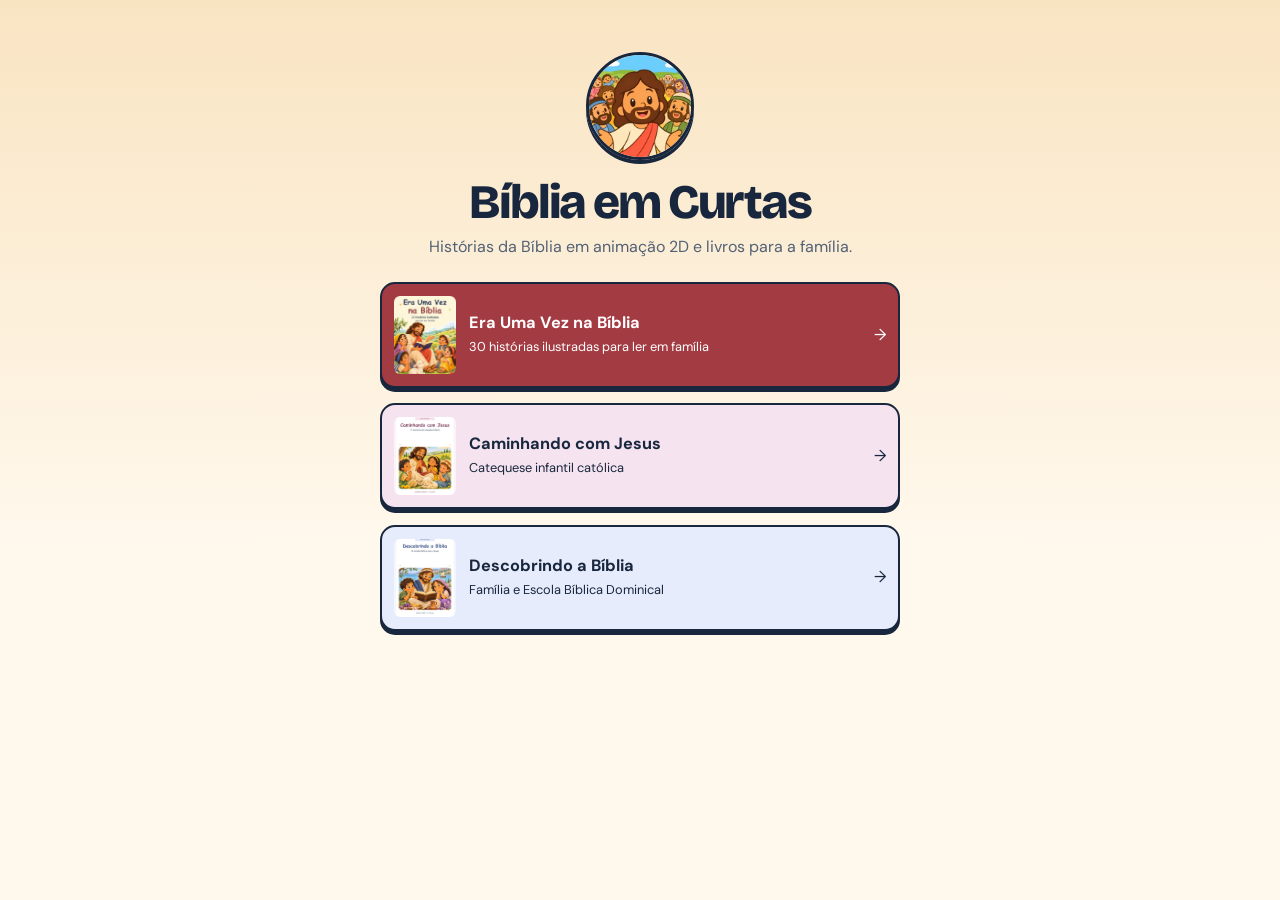
==== links.html @ 0d2b0402 "commit main" ====
<!doctype html><html lang="pt-BR"><head><meta charset="utf-8"><meta name="viewport" content="width=device-width, initial-scale=1"><title>Links da Bíblia em Curtas</title><link rel="stylesheet" href="visual.css"></head><body class="hub-body" style=""><main class="hub"><img src="imagens/avatar.jpg" alt="Bíblia em Curtas" class="avatar"><h1>Bíblia em Curtas</h1><p>Histórias da Bíblia em animação 2D e livros para a família.</p><a class="hub-item featured" href="index.html" style="--surface:#FBE4E3"><img src="imagens/historias-capa.jpg" alt="" class="" loading="lazy"><span><strong>Era Uma Vez na Bíblia</strong><small>30 histórias ilustradas para ler em família</small></span><span aria-hidden="true">→</span></a><a class="hub-item" href="catequese.html" style="--surface:#F5E3EF"><img src="imagens/catequese-capa.jpg" alt="" class="" loading="lazy"><span><strong>Caminhando com Jesus</strong><small>Catequese infantil católica</small></span><span aria-hidden="true">→</span></a><a class="hub-item" href="estudo-biblico.html" style="--surface:#E6ECFC"><img src="imagens/ebd-capa.jpg" alt="" class="" loading="lazy"><span><strong>Descobrindo a Bíblia</strong><small>Família e Escola Bíblica Dominical</small></span><span aria-hidden="true">→</span></a></main></body></html>
---- visual.css ----
@import url('https://fonts.googleapis.com/css2?family=Bricolage+Grotesque:wght@600;700;800&family=DM+Sans:wght@400;500;600;700;800&display=swap');
:root{--ink:#18273D;--paper:#FFF8EC;--white:#FFFDF8;--hero:#F9E0B7;--muted:#536175;--line:#E3CFAA;--accent:#A33B43;--accent-hover:#842D36;--soft:#FBE4E3;--mark:#FFBF75;--yes:#2B674B;--gold:#F5C66D;--rose:#843F65;--rose-soft:#F5E3EF;--indigo:#3D5495;--indigo-soft:#E6ECFC;--teal:#235F71;--teal-soft:#E0F0F3;--green:#346747;--green-soft:#E3F1E1}
*{box-sizing:border-box}html{scroll-behavior:smooth}body{margin:0;color:var(--ink);background:var(--paper);font-family:"DM Sans","Segoe UI",sans-serif;line-height:1.55}img{display:block;max-width:100%;height:auto}a{color:inherit}button{font:inherit}h1,h2,h3,p{margin:0}h1,h2,h3{font-family:"Bricolage Grotesque","Segoe UI",sans-serif;font-weight:800;line-height:1.02;letter-spacing:-.045em}h1{font-size:clamp(3.05rem,7vw,6.9rem)}h2{font-size:clamp(2.1rem,5vw,4.35rem)}h3{font-size:clamp(1.25rem,2vw,1.7rem);letter-spacing:-.03em}a:focus-visible,button:focus-visible,summary:focus-visible,input:focus-visible,select:focus-visible{outline:3px solid #286980;outline-offset:4px}
.wrap{width:min(100% - 44px,1120px);margin-inline:auto}.narrow{width:min(100% - 42px,760px);margin-inline:auto}.center{text-align:center}.muted{color:var(--muted)}.softtext{color:var(--muted)}.brand{display:inline-flex;gap:.65rem;align-items:center;font-weight:800;text-decoration:none;white-space:nowrap}.brand img{width:38px;height:38px;object-fit:cover;border:2px solid var(--ink);border-radius:50%}.site-header{background:#fff2dc;border-bottom:1px solid var(--line)}.header-inner{height:69px;display:flex;align-items:center;justify-content:space-between;gap:18px}.header-inner nav{display:flex;align-items:center;gap:26px;font-size:.88rem;font-weight:700}.header-inner nav a{text-decoration:none}.btn{display:inline-flex;justify-content:center;align-items:center;gap:.65rem;text-decoration:none;text-align:center;border:2px solid var(--ink);border-radius:13px;padding:.92rem 1.65rem;background:var(--accent);color:#fff;font-weight:800;line-height:1.25;box-shadow:0 5px 0 var(--ink);cursor:pointer;transition:background .15s,transform .15s}.btn:hover{background:var(--accent-hover);transform:translateY(-1px)}.btn.small{padding:.62rem .95rem;font-size:.83rem;border-radius:10px}.btn:disabled{opacity:.8;cursor:default;transform:none}.btn.light{background:var(--white);color:var(--ink)}.btn.light:hover{background:var(--soft)}
.hero{overflow:hidden;background:linear-gradient(180deg,#FFF2DC,var(--hero) 75%,var(--paper));padding:65px 0 24px}.pill{display:inline-flex;align-items:center;gap:.5rem;border:1.5px solid var(--ink);border-radius:99px;background:var(--white);padding:.42rem .85rem;font-size:.83rem;font-weight:700}.pill span{color:var(--yes)}.hero h1{max-width:940px;margin:18px auto 18px}.marker{background:linear-gradient(transparent 68%,var(--mark) 68%);box-decoration-break:clone;-webkit-box-decoration-break:clone}.hero .lede{font-size:clamp(1rem,2.2vw,1.24rem);max-width:580px;margin:0 auto;color:var(--muted)}.hero .lede b{color:var(--ink)}.herobutton{margin:25px auto 0}.micro{font-size:.81rem;margin-top:13px;color:var(--muted)}.fan{position:relative;width:min(100% - 30px,585px);height:auto;aspect-ratio:1.6;margin:48px auto 19px}.fan img{position:absolute;width:38%;border:2px solid var(--ink);border-radius:9px;box-shadow:0 8px var(--ink);top:8%;object-fit:cover;aspect-ratio:2/3}.fan .paper-left{left:9%;transform:rotate(-12deg)}.fan .paper-right{right:9%;transform:rotate(12deg)}.fan .cover{left:30%;top:1%;width:40%;z-index:2}.round{position:absolute;z-index:3;top:-4%;right:13%;background:var(--ink);color:var(--white);border:4px solid var(--mark);border-radius:50%;width:clamp(72px,13vw,112px);aspect-ratio:1;display:grid;align-content:center;transform:rotate(11deg);font-size:.78rem;font-weight:700;line-height:1.1}.round strong{font-family:"Bricolage Grotesque",sans-serif;font-size:clamp(1.65rem,4vw,2.75rem);color:var(--mark)}
.titles{display:flex;flex-wrap:wrap;gap:.55rem;justify-content:center;padding:12px 20px}.chip{display:inline-flex;gap:.4rem;align-items:center;padding:.28rem .65rem .28rem .38rem;border:1.5px solid var(--ink);border-radius:99px;background:var(--white);font-size:.79rem;font-weight:800}.chip b,.bubble{width:25px;height:25px;display:inline-grid;place-items:center;background:var(--mark);border:1px solid var(--ink);border-radius:50%;flex:none;font-size:.73rem}
.section{padding:clamp(64px,9vw,130px) 0}.section-title{margin:auto auto 38px;max-width:900px;text-align:center}.section-title .desc{margin:.85rem auto 0;max-width:580px;color:var(--muted)}.eyebrow{font-weight:800;font-size:.72rem;letter-spacing:.15em;text-transform:uppercase;margin-bottom:.8rem;color:var(--muted);display:flex;align-items:center;justify-content:center;gap:.55rem}.eyebrow::before{content:"";width:9px;height:9px;border:1px solid var(--ink);background:var(--mark);border-radius:50%}.inside-grid{display:grid;grid-template-columns:1fr 1.05fr;gap:clamp(25px,7vw,80px);align-items:center;max-width:900px;margin:auto}.flatpage{width:min(100%,370px);margin:0 auto;border:2px solid var(--ink);border-radius:14px;box-shadow:0 8px 0 var(--ink);transform:rotate(-2deg)}.stack{display:grid;gap:.7rem}.feature{display:flex;gap:.7rem;padding:.86rem 1rem;background:var(--white);border:1.5px solid var(--line);border-radius:14px}.feature:nth-child(2){background:#FFF0D8;border-color:var(--ink)}.feature p{font-size:.91rem;color:var(--muted);margin-top:.07rem}.feature b{font-weight:800}
.dark{background:var(--ink);color:var(--paper)}.dark .eyebrow{color:#CFD8E7}.dark .eyebrow::before{border-color:var(--mark)}.dark .highlight{color:var(--mark)}.use-grid,.index-grid{display:grid;grid-template-columns:repeat(2,minmax(0,1fr));gap:15px}.use-card{border:1.5px solid #506079;border-radius:16px;padding:1.3rem}.use-card p{margin-top:.5rem;color:#D6DDEA}.use-card:last-child{background:var(--paper);color:var(--ink);border:2px solid var(--mark)}.use-card:last-child p{color:var(--muted)}.index-card{border:1.5px solid var(--ink);border-radius:14px;overflow:hidden;box-shadow:0 5px var(--ink);background:var(--white)}.index-card h3{color:#fff;padding:.9rem 1rem;background:var(--index,#843F65);font-size:1.18rem}.index-card ol{list-style:none;margin:0;padding:.35rem .9rem .5rem}.index-card li{display:flex;gap:.7rem;border-bottom:1px dashed var(--line);padding:.48rem .1rem;font-size:.89rem}.index-card li:last-child{border-bottom:0}.index-card li b{color:var(--index);width:1.45rem;flex:none}
.offer{background:#F9EACF}.offer-card{width:min(100%,515px);margin:0 auto;background:var(--ink);color:var(--paper);padding:clamp(23px,5vw,41px);border-radius:24px;box-shadow:0 7px #101D30;text-align:left}.offer-card h3{font-size:2rem}.offer-card ul{list-style:none;margin:1.1rem 0;padding:0}.offer-card li{margin:.65rem 0;padding-left:1.35rem;position:relative}.offer-card li::before{content:"✓";position:absolute;left:0;color:var(--mark);font-weight:800}.offer-card .btn{width:100%}.offer-card .micro{color:#CFD8E7;text-align:center}.faq{display:grid;gap:10px}.faq details{background:var(--white);border:1.5px solid var(--line);border-radius:13px}.faq summary{cursor:pointer;list-style:none;font-weight:800;padding:.97rem 3rem .97rem 1rem;position:relative}.faq summary::after{content:"+";right:1rem;top:.8rem;position:absolute;width:1.55rem;height:1.55rem;display:grid;place-items:center;background:#F9E9CF;border-radius:8px}.faq details[open] summary::after{content:"−"}.faq details p{padding:0 1rem 1rem;color:var(--muted)}.closing{background:linear-gradient(var(--paper),#FFF0D5)}.closing img{width:100px;border-radius:50%;margin:0 auto 23px;border:3px solid var(--ink);box-shadow:0 0 0 6px var(--hero)}.foot{padding:1.35rem 0 5rem;border-top:1px solid var(--line);font-size:.85rem;color:var(--muted)}.foot .wrap{display:flex;gap:16px;justify-content:space-between;flex-wrap:wrap}.sticky{position:fixed;z-index:5;inset:auto 0 0;background:var(--white);border-top:2px solid var(--ink);padding:.54rem 0 calc(.65rem + env(safe-area-inset-bottom))}.sticky .wrap{display:flex;justify-content:space-between;align-items:center;gap:12px}.sticky span{display:block;font-size:.76rem;color:var(--muted)}.sticky b{line-height:1}
.guide-header{padding:2.35rem 0 1.35rem}.guide-header h1{font-size:clamp(2.4rem,6vw,5rem);margin-top:14px}.guide-header p{max-width:630px;margin-top:.7rem;color:var(--muted)}.panel{background:var(--white);border:1.5px solid var(--line);border-radius:18px;padding:clamp(15px,3vw,28px);margin-block:0 20px}.panel h2{font-size:clamp(1.55rem,3vw,2.45rem);margin-bottom:.8rem}.panel .desc{margin:0 0 1rem;color:var(--muted)}.swatches{display:grid;grid-template-columns:repeat(auto-fit,minmax(min(155px,100%),1fr));gap:10px}.swatch{display:grid;text-align:left;align-content:end;min-height:114px;border:1.5px solid var(--line);border-radius:12px;overflow:hidden;background:var(--white);padding:0;color:var(--ink);cursor:pointer}.swatch i{display:block;align-self:start;height:55px;background:var(--chip)}.swatch span{padding:.5rem .65rem;font-size:.79rem;line-height:1.4}.swatch code{display:block;font-size:.85rem;font-weight:800}.inline-links{display:flex;gap:12px;flex-wrap:wrap}.guide-list{padding-left:1.25rem}.guide-list li{margin:.5rem 0}
.hub-body{min-height:100vh;background:linear-gradient(#F9E4C2,var(--paper) 60%)}.hub{width:min(100% - 34px,520px);margin:auto;padding:52px 0 35px;text-align:center}.avatar{width:108px;margin:0 auto 18px;border-radius:50%;border:3px solid var(--ink);box-shadow:0 4px var(--ink)}.hub h1{font-size:3rem}.hub>p{color:var(--muted);margin:.5rem 0 1.4rem}.hub-item{display:grid;grid-template-columns:63px 1fr auto;gap:.78rem;align-items:center;text-align:left;margin:.95rem 0;background:var(--surface,var(--white));color:var(--ink);border:2px solid var(--ink);border-radius:15px;box-shadow:0 4px var(--ink);padding:.75rem;text-decoration:none}.hub-item img{width:62px;height:78px;object-fit:cover;border-radius:6px}.hub-item strong{display:block;font-size:1.02rem;line-height:1.2}.hub-item small{display:block;margin-top:.27rem;font-size:.8rem}.hub-item.featured{background:var(--accent);color:#fff}.hub-item:hover{transform:translateY(-1px)}.hub-item:active{transform:translateY(3px);box-shadow:0 1px var(--ink)}
.preview-note{padding:.55rem 0;text-align:center;color:var(--ink);font-size:.8rem;background:#F9EACF;border-bottom:1px solid var(--line)}.checkout{width:min(100% - 32px,660px);margin:30px auto;padding:clamp(16px,4vw,28px);background:var(--white);border:1.5px solid var(--line);border-radius:17px}.checkout h1{font-size:clamp(1.72rem,5vw,2.75rem);margin-bottom:.65rem}.purchase{display:flex;align-items:center;gap:1rem;padding:1rem;background:var(--soft);border:1px solid var(--line);border-radius:12px;margin:1rem 0}.purchase img{width:62px;border-radius:5px}.purchase strong{display:block}.purchase-price{margin-left:auto;font-weight:800;color:var(--accent);white-space:nowrap}.checkout label{display:block;font-weight:700}.checkout select{width:100%;background:var(--white);font:inherit;color:var(--ink);border:1px solid var(--line);border-radius:9px;padding:.6rem;margin-top:.35rem}.bump{display:flex!important;align-items:flex-start;gap:.65rem;background:var(--teal-soft);color:var(--ink);border:1px solid var(--teal);border-radius:11px;padding:.85rem}.bump input{accent-color:var(--teal);margin-top:.28rem}.checkout .btn{width:100%;margin-top:.9rem}.total{display:flex;justify-content:space-between;font-weight:800;margin-top:1rem}
@media(max-width:700px){.header-inner nav a:not(.btn){display:none}.header-inner{height:58px}.brand img{width:31px;height:31px}.hero{padding-top:42px}.hero h1{font-size:clamp(2.52rem,10vw,4.5rem)}.hero .btn{width:min(100%,385px)}.round{right:9%;top:-6%}.inside-grid,.use-grid,.index-grid{grid-template-columns:1fr}.inside-grid{gap:28px}.flatpage{max-width:300px}.header-inner .btn{padding:.45rem .6rem;font-size:.72rem}.titles{flex-wrap:nowrap;justify-content:flex-start;overflow-x:auto;padding-bottom:11px}.chip{white-space:nowrap}.sticky .wrap{width:calc(100% - 24px)}.sticky .btn{padding:.55rem .7rem}.fan{margin-top:40px;margin-bottom:23px}.wrap{width:calc(100% - 28px)}.narrow{width:calc(100% - 28px)}.hub h1{font-size:2.5rem}}
@media(prefers-reduced-motion:reduce){html{scroll-behavior:auto}*{transition:none!important}}
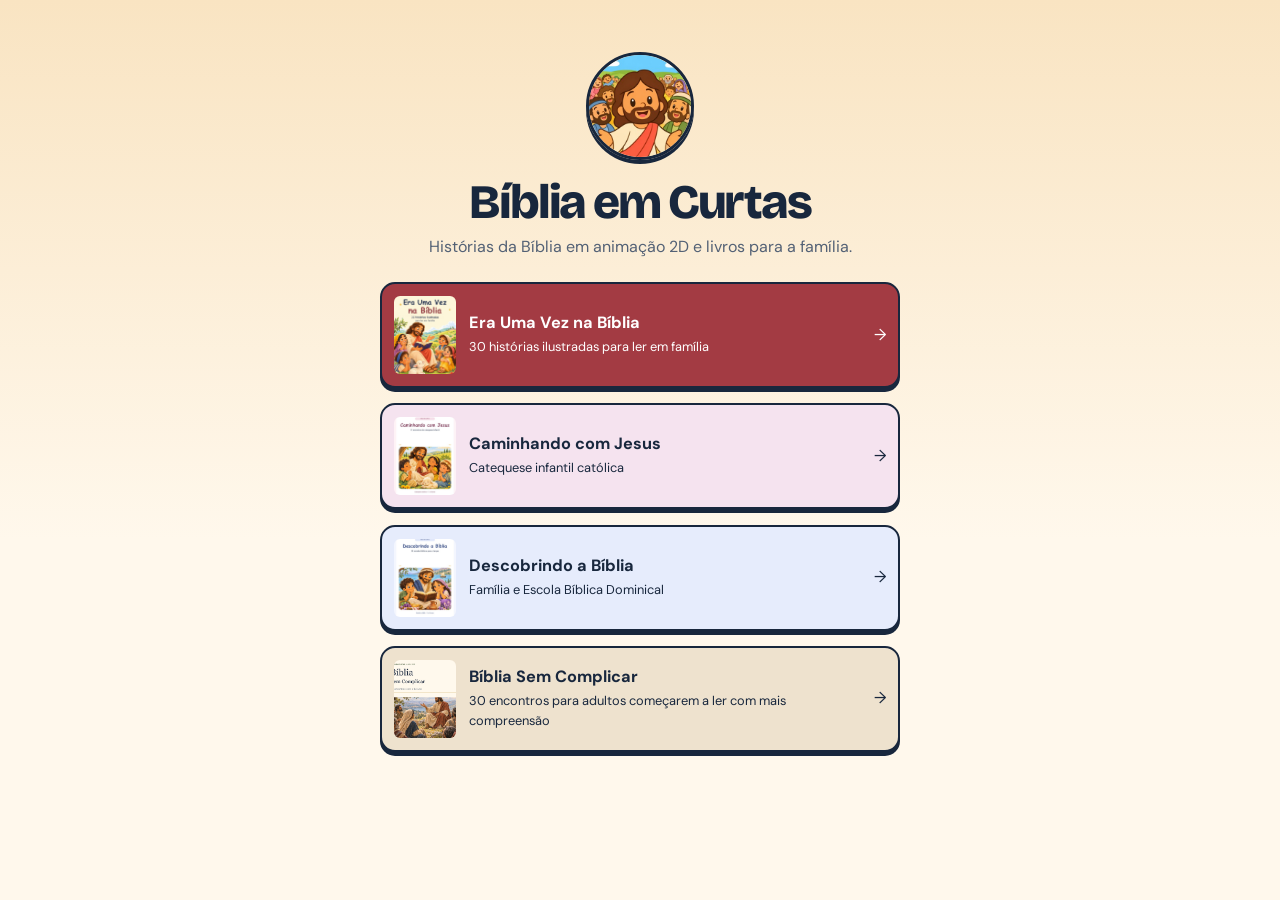
==== commit b52a3174: "Adiciona página de vendas Bíblia Sem Complicar" ====
--- a/links.html
+++ b/links.html
@@ -1 +1 @@
-<!doctype html><html lang="pt-BR"><head><meta charset="utf-8"><meta name="viewport" content="width=device-width, initial-scale=1"><title>Links da Bíblia em Curtas</title><link rel="stylesheet" href="visual.css"></head><body class="hub-body" style=""><main class="hub"><img src="imagens/avatar.jpg" alt="Bíblia em Curtas" class="avatar"><h1>Bíblia em Curtas</h1><p>Histórias da Bíblia em animação 2D e livros para a família.</p><a class="hub-item featured" href="index.html" style="--surface:#FBE4E3"><img src="imagens/historias-capa.jpg" alt="" class="" loading="lazy"><span><strong>Era Uma Vez na Bíblia</strong><small>30 histórias ilustradas para ler em família</small></span><span aria-hidden="true">→</span></a><a class="hub-item" href="catequese.html" style="--surface:#F5E3EF"><img src="imagens/catequese-capa.jpg" alt="" class="" loading="lazy"><span><strong>Caminhando com Jesus</strong><small>Catequese infantil católica</small></span><span aria-hidden="true">→</span></a><a class="hub-item" href="estudo-biblico.html" style="--surface:#E6ECFC"><img src="imagens/ebd-capa.jpg" alt="" class="" loading="lazy"><span><strong>Descobrindo a Bíblia</strong><small>Família e Escola Bíblica Dominical</small></span><span aria-hidden="true">→</span></a></main></body></html>+<!doctype html><html lang="pt-BR"><head><meta charset="utf-8"><meta name="viewport" content="width=device-width, initial-scale=1"><title>Links da Bíblia em Curtas</title><link rel="stylesheet" href="visual.css"></head><body class="hub-body" style=""><main class="hub"><img src="imagens/avatar.jpg" alt="Bíblia em Curtas" class="avatar"><h1>Bíblia em Curtas</h1><p>Histórias da Bíblia em animação 2D e livros para a família.</p><a class="hub-item featured" href="index.html" style="--surface:#FBE4E3"><img src="imagens/historias-capa.jpg" alt="" class="" loading="lazy"><span><strong>Era Uma Vez na Bíblia</strong><small>30 histórias ilustradas para ler em família</small></span><span aria-hidden="true">→</span></a><a class="hub-item" href="catequese.html" style="--surface:#F5E3EF"><img src="imagens/catequese-capa.jpg" alt="" class="" loading="lazy"><span><strong>Caminhando com Jesus</strong><small>Catequese infantil católica</small></span><span aria-hidden="true">→</span></a><a class="hub-item" href="estudo-biblico.html" style="--surface:#E6ECFC"><img src="imagens/ebd-capa.jpg" alt="" class="" loading="lazy"><span><strong>Descobrindo a Bíblia</strong><small>Família e Escola Bíblica Dominical</small></span><span aria-hidden="true">→</span></a><a class="hub-item" href="biblia-sem-complicar.html" style="--surface:#EEE2CE"><img src="imagens/adultos-miniatura.jpg" alt="" loading="lazy"><span><strong>Bíblia Sem Complicar</strong><small>30 encontros para adultos começarem a ler com mais compreensão</small></span><span aria-hidden="true">→</span></a></main></body></html>
